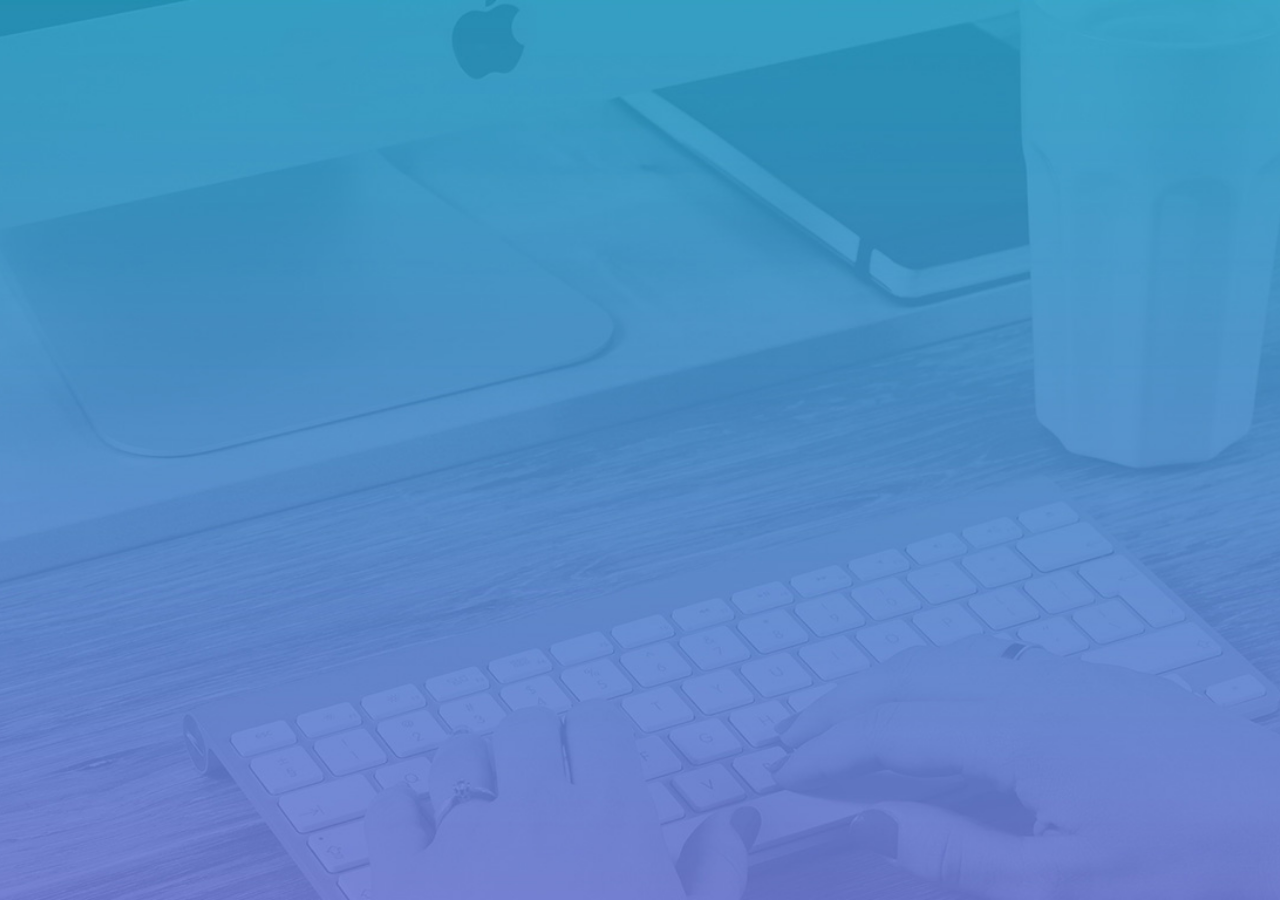
==== index.html @ df749c1b "register and login" ====
<!DOCTYPE html>
<html lang="en">

<head>
    <meta charset="UTF-8">
    <meta http-equiv="X-UA-Compatible" content="IE=edge">
    <meta name="viewport" content="width=device-width, initial-scale=1.0">
    <title>Document</title>
    <link rel="stylesheet" href="./assets/css/login.css">
    <script src="./assets/"></script>

</head>

<body>


</body>

</html>
---- assets/css/login.css ----
html,
body {
    margin: 0;
    padding: 0;
    /* 设置body宽高 */
    width: 100%;
    height: 100%;
    /* 设置body背景图 */
    background: url('../images/login_bg.jpg') no-repeat center;
    background-size: cover;
}


/* 登陆注册模块 */

.login-register {
    width: 400px;
    height: 310px;
    position: absolute;
    top: 50%;
    left: 50%;
    /* 注意：不要分开写 */
    transform: translate(-50%, -50%);
    background-color: white;
}


/* 如何设置图片居中 */

.title {
    height: 60px;
    background: url('../images/login_title.png') no-repeat center;
}

.register {
    display: none;
}

.login-register form {
    padding: 0 30px;
}

.login-register .links {
    display: flex;
    justify-content: flex-end;
}

.login-register .links a {
    font-size: 13px;
}

.layui-form-item {
    position: relative;
}

.layui-icon {
    position: absolute;
    top: 50%;
    left: 5px;
    transform: translateY(-50%);
}

.layui-form-item .layui-input {
    padding-left: 35px;
}
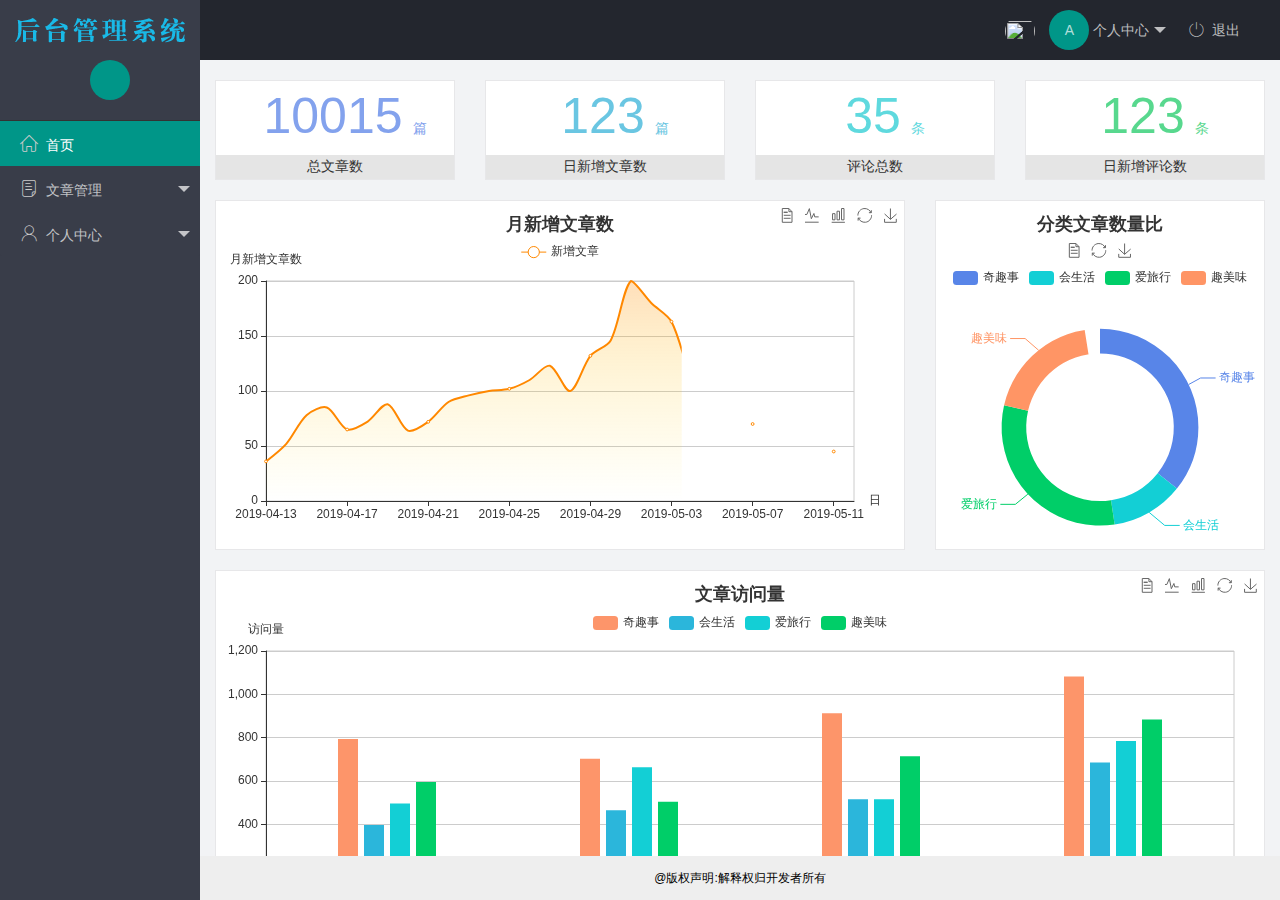
==== commit ead5e7be: "format" ====
--- a/index.html
+++ b/index.html
@@ -1,19 +1,140 @@
 <!DOCTYPE html>
 <html lang="en">
+  <head>
+    <meta charset="UTF-8" />
+    <meta http-equiv="X-UA-Compatible" content="IE=edge" />
+    <meta name="viewport" content="width=device-width, initial-scale=1.0" />
+    <title>Document</title>
+    <!-- 导入字体图标css样式文件 -->
+    <link rel="stylesheet" href="./assets/fonts/iconfont.css" />
+    <link rel="stylesheet" href="./assets/lib/layui/css/layui.css" />
+    <link rel="stylesheet" href="./assets/css/index.css" />
 
-<head>
-    <meta charset="UTF-8">
-    <meta http-equiv="X-UA-Compatible" content="IE=edge">
-    <meta name="viewport" content="width=device-width, initial-scale=1.0">
-    <title>Document</title>
-    <link rel="stylesheet" href="./assets/css/login.css">
-    <script src="./assets/"></script>
+    <script src="./assets/lib/jquery.js"></script>
+    <script src="./assets/js/baseAPI.js"></script>
+  </head>
 
-</head>
+  <body>
+    <div class="layui-layout layui-layout-admin">
+      <div class="layui-header">
+        <div class="layui-logo layui-hide-xs layui-bg-black">
+          <img src="./assets/images/login_title.png" alt="" />
+        </div>
 
-<body>
+        <ul class="layui-nav layui-layout-right">
+          <li class="layui-nav-item layui-hide layui-show-md-inline-block">
+            <a href="javascript:;">
+              <!-- 图片头像 -->
+              <img src="" class="layui-nav-img" />
+              <!-- 文本头像 -->
+              <span class="text-avatar">A</span> 个人中心
+            </a>
+            <dl class="layui-nav-child">
+              <!-- target: 在哪里打开? 在name=‘ifr’的iframe中打开 -->
+              <dd><a href="./user/user-info.html" target="ifr">基本资料</a></dd>
+              <dd>
+                <a href="./user/user-avatar.html" target="ifr">更换头像</a>
+              </dd>
+              <dd>
+                <a href="./user/reset-pwd.html" target="ifr">重置密码</a>
+              </dd>
+            </dl>
+          </li>
+          <li class="layui-nav-item">
+            <a href="javascript:;" class="logout">
+              <i
+                class="iconfont icon-tuichu"
+                style="font-size: 15px; color: #ccc"></i
+              >&nbsp;&nbsp;退出
+            </a>
+          </li>
+        </ul>
+      </div>
 
+      <div class="layui-side layui-bg-black">
+        <div class="layui-side-scroll">
+          <!-- 左侧导航区域（可配合layui已有的垂直导航） -->
+          <!-- 左侧导航个人头像 -->
+          <div class="userinfo">
+            <!-- 图片头像 -->
+            <img class="layui-nav-img" src="" alt="" />
+            <!-- 文本头像 -->
+            <span class="text-avatar"></span>
+            <span class="uname"></span>
+          </div>
+          <!-- lay-shrink="all",同一事件只允许一个item是展开的-->
+          <ul class="layui-nav layui-nav-tree" lay-shrink="all">
+            <!-- 默认选中首页：layui-this:  -->
+            <li class="layui-nav-item layui-this">
+              <!-- a结合iframe是如何使用的？点击a,在ifr里打开/home/dashboard.html页面 -->
+              <a href="./home/dashboard.html" target="ifr">
+                <span
+                  class="iconfont icon-home"
+                  style="font-size: 18px; color: #ccc"></span
+                >&nbsp;&nbsp;首页
+              </a>
+            </li>
 
-</body>
+            <li class="layui-nav-item">
+              <a class="" href="javascript:;">
+                <i
+                  class="iconfont icon-16"
+                  style="font-size: 18px; color: #ccc"></i
+                >&nbsp;&nbsp;文章管理
+              </a>
+              <dl class="layui-nav-child">
+                <dd>
+                  <a href="./article/article-cate.html" target="ifr"
+                    >文章类别</a
+                  >
+                </dd>
+                <dd>
+                  <a href="./article/article-list.html" target="ifr"
+                    >文章列表</a
+                  >
+                </dd>
+                <dd>
+                  <a href="./article/article-pub.html" target="ifr">发布文章</a>
+                </dd>
+              </dl>
+            </li>
+            <li class="layui-nav-item">
+              <a href="javascript:;">
+                <i
+                  class="iconfont icon-user"
+                  style="font-size: 18px; color: #ccc"></i
+                >&nbsp;&nbsp;个人中心
+              </a>
+              <dl class="layui-nav-child">
+                <dd>
+                  <a href="./user/user-info.html" target="ifr">基本资料</a>
+                </dd>
+                <dd>
+                  <a href="./user/user-avatar.html" target="ifr">更换头像</a>
+                </dd>
+                <dd>
+                  <a href="./user/reset-pwd.html" target="ifr">重置密码</a>
+                </dd>
+              </dl>
+            </li>
+          </ul>
+        </div>
+      </div>
 
-</html>+      <div class="layui-body">
+        <!-- 内容主体区域 -->
+        <!-- <div style="padding: 15px;">内容主体区域。记得修改 layui.css 和 js 的路径</div> -->
+        <!-- iframe的使用：默认指定src./home/dashboard.html是 -->
+        <iframe name="ifr" src="./home/dashboard.html" frameborder="0"></iframe>
+      </div>
+
+      <div class="layui-footer">
+        <!-- 底部固定区域 -->
+        <span>@版权声明:解释权归开发者所有</span>
+      </div>
+    </div>
+
+    <script src="./assets/lib/layui/layui.all.js"></script>
+    <script src="./assets/js/index.js"></script>
+  </body>
+</html>
--- a/assets/fonts/iconfont.css
+++ b/assets/fonts/iconfont.css
@@ -0,0 +1,40 @@
+@font-face {
+  font-family: "iconfont";
+  src: url("iconfont.eot?t=1576139966484"); /* IE9 */
+  src: url("iconfont.eot?t=1576139966484#iefix") format("embedded-opentype"),
+    /* IE6-IE8 */
+      url("[data-uri]")
+      format("woff2"),
+    url("iconfont.woff?t=1576139966484") format("woff"),
+    url("iconfont.ttf?t=1576139966484") format("truetype"),
+    /* chrome, firefox, opera, Safari, Android, iOS 4.2+ */
+      url("iconfont.svg?t=1576139966484#iconfont") format("svg"); /* iOS 4.1- */
+}
+
+.iconfont {
+  font-family: "iconfont" !important;
+  font-size: 16px;
+  font-style: normal;
+  -webkit-font-smoothing: antialiased;
+  -moz-osx-font-smoothing: grayscale;
+}
+
+.icon-home:before {
+  content: "\e6a9";
+}
+
+.icon-user:before {
+  content: "\e614";
+}
+
+.icon-pinglun:before {
+  content: "\e616";
+}
+
+.icon-tuichu:before {
+  content: "\e865";
+}
+
+.icon-16:before {
+  content: "\e615";
+}
--- a/assets/lib/layui/css/layui.css
+++ b/assets/lib/layui/css/layui.css
@@ -0,0 +1,2 @@
+/** layui-v2.5.5 MIT License By https://www.layui.com */
+ .layui-inline,img{display:inline-block;vertical-align:middle}h1,h2,h3,h4,h5,h6{font-weight:400}.layui-edge,.layui-header,.layui-inline,.layui-main{position:relative}.layui-body,.layui-edge,.layui-elip{overflow:hidden}.layui-btn,.layui-edge,.layui-inline,img{vertical-align:middle}.layui-btn,.layui-disabled,.layui-icon,.layui-unselect{-moz-user-select:none;-webkit-user-select:none;-ms-user-select:none}.layui-elip,.layui-form-checkbox span,.layui-form-pane .layui-form-label{text-overflow:ellipsis;white-space:nowrap}.layui-breadcrumb,.layui-tree-btnGroup{visibility:hidden}blockquote,body,button,dd,div,dl,dt,form,h1,h2,h3,h4,h5,h6,input,li,ol,p,pre,td,textarea,th,ul{margin:0;padding:0;-webkit-tap-highlight-color:rgba(0,0,0,0)}a:active,a:hover{outline:0}img{border:none}li{list-style:none}table{border-collapse:collapse;border-spacing:0}h4,h5,h6{font-size:100%}button,input,optgroup,option,select,textarea{font-family:inherit;font-size:inherit;font-style:inherit;font-weight:inherit;outline:0}pre{white-space:pre-wrap;white-space:-moz-pre-wrap;white-space:-pre-wrap;white-space:-o-pre-wrap;word-wrap:break-word}body{line-height:24px;font:14px Helvetica Neue,Helvetica,PingFang SC,Tahoma,Arial,sans-serif}hr{height:1px;margin:10px 0;border:0;clear:both}a{color:#333;text-decoration:none}a:hover{color:#777}a cite{font-style:normal;*cursor:pointer}.layui-border-box,.layui-border-box *{box-sizing:border-box}.layui-box,.layui-box *{box-sizing:content-box}.layui-clear{clear:both;*zoom:1}.layui-clear:after{content:'\20';clear:both;*zoom:1;display:block;height:0}.layui-inline{*display:inline;*zoom:1}.layui-edge{display:inline-block;width:0;height:0;border-width:6px;border-style:dashed;border-color:transparent}.layui-edge-top{top:-4px;border-bottom-color:#999;border-bottom-style:solid}.layui-edge-right{border-left-color:#999;border-left-style:solid}.layui-edge-bottom{top:2px;border-top-color:#999;border-top-style:solid}.layui-edge-left{border-right-color:#999;border-right-style:solid}.layui-disabled,.layui-disabled:hover{color:#d2d2d2!important;cursor:not-allowed!important}.layui-circle{border-radius:100%}.layui-show{display:block!important}.layui-hide{display:none!important}@font-face{font-family:layui-icon;src:url(../font/iconfont.eot?v=250);src:url(../font/iconfont.eot?v=250#iefix) format('embedded-opentype'),url(../font/iconfont.woff2?v=250) format('woff2'),url(../font/iconfont.woff?v=250) format('woff'),url(../font/iconfont.ttf?v=250) format('truetype'),url(../font/iconfont.svg?v=250#layui-icon) format('svg')}.layui-icon{font-family:layui-icon!important;font-size:16px;font-style:normal;-webkit-font-smoothing:antialiased;-moz-osx-font-smoothing:grayscale}.layui-icon-reply-fill:before{content:"\e611"}.layui-icon-set-fill:before{content:"\e614"}.layui-icon-menu-fill:before{content:"\e60f"}.layui-icon-search:before{content:"\e615"}.layui-icon-share:before{content:"\e641"}.layui-icon-set-sm:before{content:"\e620"}.layui-icon-engine:before{content:"\e628"}.layui-icon-close:before{content:"\1006"}.layui-icon-close-fill:before{content:"\1007"}.layui-icon-chart-screen:before{content:"\e629"}.layui-icon-star:before{content:"\e600"}.layui-icon-circle-dot:before{content:"\e617"}.layui-icon-chat:before{content:"\e606"}.layui-icon-release:before{content:"\e609"}.layui-icon-list:before{content:"\e60a"}.layui-icon-chart:before{content:"\e62c"}.layui-icon-ok-circle:before{content:"\1005"}.layui-icon-layim-theme:before{content:"\e61b"}.layui-icon-table:before{content:"\e62d"}.layui-icon-right:before{content:"\e602"}.layui-icon-left:before{content:"\e603"}.layui-icon-cart-simple:before{content:"\e698"}.layui-icon-face-cry:before{content:"\e69c"}.layui-icon-face-smile:before{content:"\e6af"}.layui-icon-survey:before{content:"\e6b2"}.layui-icon-tree:before{content:"\e62e"}.layui-icon-upload-circle:before{content:"\e62f"}.layui-icon-add-circle:before{content:"\e61f"}.layui-icon-download-circle:before{content:"\e601"}.layui-icon-templeate-1:before{content:"\e630"}.layui-icon-util:before{content:"\e631"}.layui-icon-face-surprised:before{content:"\e664"}.layui-icon-edit:before{content:"\e642"}.layui-icon-speaker:before{content:"\e645"}.layui-icon-down:before{content:"\e61a"}.layui-icon-file:before{content:"\e621"}.layui-icon-layouts:before{content:"\e632"}.layui-icon-rate-half:before{content:"\e6c9"}.layui-icon-add-circle-fine:before{content:"\e608"}.layui-icon-prev-circle:before{content:"\e633"}.layui-icon-read:before{content:"\e705"}.layui-icon-404:before{content:"\e61c"}.layui-icon-carousel:before{content:"\e634"}.layui-icon-help:before{content:"\e607"}.layui-icon-code-circle:before{content:"\e635"}.layui-icon-water:before{content:"\e636"}.layui-icon-username:before{content:"\e66f"}.layui-icon-find-fill:before{content:"\e670"}.layui-icon-about:before{content:"\e60b"}.layui-icon-location:before{content:"\e715"}.layui-icon-up:before{content:"\e619"}.layui-icon-pause:before{content:"\e651"}.layui-icon-date:before{content:"\e637"}.layui-icon-layim-uploadfile:before{content:"\e61d"}.layui-icon-delete:before{content:"\e640"}.layui-icon-play:before{content:"\e652"}.layui-icon-top:before{content:"\e604"}.layui-icon-friends:before{content:"\e612"}.layui-icon-refresh-3:before{content:"\e9aa"}.layui-icon-ok:before{content:"\e605"}.layui-icon-layer:before{content:"\e638"}.layui-icon-face-smile-fine:before{content:"\e60c"}.layui-icon-dollar:before{content:"\e659"}.layui-icon-group:before{content:"\e613"}.layui-icon-layim-download:before{content:"\e61e"}.layui-icon-picture-fine:before{content:"\e60d"}.layui-icon-link:before{content:"\e64c"}.layui-icon-diamond:before{content:"\e735"}.layui-icon-log:before{content:"\e60e"}.layui-icon-rate-solid:before{content:"\e67a"}.layui-icon-fonts-del:before{content:"\e64f"}.layui-icon-unlink:before{content:"\e64d"}.layui-icon-fonts-clear:before{content:"\e639"}.layui-icon-triangle-r:before{content:"\e623"}.layui-icon-circle:before{content:"\e63f"}.layui-icon-radio:before{content:"\e643"}.layui-icon-align-center:before{content:"\e647"}.layui-icon-align-right:before{content:"\e648"}.layui-icon-align-left:before{content:"\e649"}.layui-icon-loading-1:before{content:"\e63e"}.layui-icon-return:before{content:"\e65c"}.layui-icon-fonts-strong:before{content:"\e62b"}.layui-icon-upload:before{content:"\e67c"}.layui-icon-dialogue:before{content:"\e63a"}.layui-icon-video:before{content:"\e6ed"}.layui-icon-headset:before{content:"\e6fc"}.layui-icon-cellphone-fine:before{content:"\e63b"}.layui-icon-add-1:before{content:"\e654"}.layui-icon-face-smile-b:before{content:"\e650"}.layui-icon-fonts-html:before{content:"\e64b"}.layui-icon-form:before{content:"\e63c"}.layui-icon-cart:before{content:"\e657"}.layui-icon-camera-fill:before{content:"\e65d"}.layui-icon-tabs:before{content:"\e62a"}.layui-icon-fonts-code:before{content:"\e64e"}.layui-icon-fire:before{content:"\e756"}.layui-icon-set:before{content:"\e716"}.layui-icon-fonts-u:before{content:"\e646"}.layui-icon-triangle-d:before{content:"\e625"}.layui-icon-tips:before{content:"\e702"}.layui-icon-picture:before{content:"\e64a"}.layui-icon-more-vertical:before{content:"\e671"}.layui-icon-flag:before{content:"\e66c"}.layui-icon-loading:before{content:"\e63d"}.layui-icon-fonts-i:before{content:"\e644"}.layui-icon-refresh-1:before{content:"\e666"}.layui-icon-rmb:before{content:"\e65e"}.layui-icon-home:before{content:"\e68e"}.layui-icon-user:before{content:"\e770"}.layui-icon-notice:before{content:"\e667"}.layui-icon-login-weibo:before{content:"\e675"}.layui-icon-voice:before{content:"\e688"}.layui-icon-upload-drag:before{content:"\e681"}.layui-icon-login-qq:before{content:"\e676"}.layui-icon-snowflake:before{content:"\e6b1"}.layui-icon-file-b:before{content:"\e655"}.layui-icon-template:before{content:"\e663"}.layui-icon-auz:before{content:"\e672"}.layui-icon-console:before{content:"\e665"}.layui-icon-app:before{content:"\e653"}.layui-icon-prev:before{content:"\e65a"}.layui-icon-website:before{content:"\e7ae"}.layui-icon-next:before{content:"\e65b"}.layui-icon-component:before{content:"\e857"}.layui-icon-more:before{content:"\e65f"}.layui-icon-login-wechat:before{content:"\e677"}.layui-icon-shrink-right:before{content:"\e668"}.layui-icon-spread-left:before{content:"\e66b"}.layui-icon-camera:before{content:"\e660"}.layui-icon-note:before{content:"\e66e"}.layui-icon-refresh:before{content:"\e669"}.layui-icon-female:before{content:"\e661"}.layui-icon-male:before{content:"\e662"}.layui-icon-password:before{content:"\e673"}.layui-icon-senior:before{content:"\e674"}.layui-icon-theme:before{content:"\e66a"}.layui-icon-tread:before{content:"\e6c5"}.layui-icon-praise:before{content:"\e6c6"}.layui-icon-star-fill:before{content:"\e658"}.layui-icon-rate:before{content:"\e67b"}.layui-icon-template-1:before{content:"\e656"}.layui-icon-vercode:before{content:"\e679"}.layui-icon-cellphone:before{content:"\e678"}.layui-icon-screen-full:before{content:"\e622"}.layui-icon-screen-restore:before{content:"\e758"}.layui-icon-cols:before{content:"\e610"}.layui-icon-export:before{content:"\e67d"}.layui-icon-print:before{content:"\e66d"}.layui-icon-slider:before{content:"\e714"}.layui-icon-addition:before{content:"\e624"}.layui-icon-subtraction:before{content:"\e67e"}.layui-icon-service:before{content:"\e626"}.layui-icon-transfer:before{content:"\e691"}.layui-main{width:1140px;margin:0 auto}.layui-header{z-index:1000;height:60px}.layui-header a:hover{transition:all .5s;-webkit-transition:all .5s}.layui-side{position:fixed;left:0;top:0;bottom:0;z-index:999;width:200px;overflow-x:hidden}.layui-side-scroll{position:relative;width:220px;height:100%;overflow-x:hidden}.layui-body{position:absolute;left:200px;right:0;top:0;bottom:0;z-index:998;width:auto;overflow-y:auto;box-sizing:border-box}.layui-layout-body{overflow:hidden}.layui-layout-admin .layui-header{background-color:#23262E}.layui-layout-admin .layui-side{top:60px;width:200px;overflow-x:hidden}.layui-layout-admin .layui-body{position:fixed;top:60px;bottom:44px}.layui-layout-admin .layui-main{width:auto;margin:0 15px}.layui-layout-admin .layui-footer{position:fixed;left:200px;right:0;bottom:0;height:44px;line-height:44px;padding:0 15px;background-color:#eee}.layui-layout-admin .layui-logo{position:absolute;left:0;top:0;width:200px;height:100%;line-height:60px;text-align:center;color:#009688;font-size:16px}.layui-layout-admin .layui-header .layui-nav{background:0 0}.layui-layout-left{position:absolute!important;left:200px;top:0}.layui-layout-right{position:absolute!important;right:0;top:0}.layui-container{position:relative;margin:0 auto;padding:0 15px;box-sizing:border-box}.layui-fluid{position:relative;margin:0 auto;padding:0 15px}.layui-row:after,.layui-row:before{content:'';display:block;clear:both}.layui-col-lg1,.layui-col-lg10,.layui-col-lg11,.layui-col-lg12,.layui-col-lg2,.layui-col-lg3,.layui-col-lg4,.layui-col-lg5,.layui-col-lg6,.layui-col-lg7,.layui-col-lg8,.layui-col-lg9,.layui-col-md1,.layui-col-md10,.layui-col-md11,.layui-col-md12,.layui-col-md2,.layui-col-md3,.layui-col-md4,.layui-col-md5,.layui-col-md6,.layui-col-md7,.layui-col-md8,.layui-col-md9,.layui-col-sm1,.layui-col-sm10,.layui-col-sm11,.layui-col-sm12,.layui-col-sm2,.layui-col-sm3,.layui-col-sm4,.layui-col-sm5,.layui-col-sm6,.layui-col-sm7,.layui-col-sm8,.layui-col-sm9,.layui-col-xs1,.layui-col-xs10,.layui-col-xs11,.layui-col-xs12,.layui-col-xs2,.layui-col-xs3,.layui-col-xs4,.layui-col-xs5,.layui-col-xs6,.layui-col-xs7,.layui-col-xs8,.layui-col-xs9{position:relative;display:block;box-sizing:border-box}.layui-col-xs1,.layui-col-xs10,.layui-col-xs11,.layui-col-xs12,.layui-col-xs2,.layui-col-xs3,.layui-col-xs4,.layui-col-xs5,.layui-col-xs6,.layui-col-xs7,.layui-col-xs8,.layui-col-xs9{float:left}.layui-col-xs1{width:8.33333333%}.layui-col-xs2{width:16.66666667%}.layui-col-xs3{width:25%}.layui-col-xs4{width:33.33333333%}.layui-col-xs5{width:41.66666667%}.layui-col-xs6{width:50%}.layui-col-xs7{width:58.33333333%}.layui-col-xs8{width:66.66666667%}.layui-col-xs9{width:75%}.layui-col-xs10{width:83.33333333%}.layui-col-xs11{width:91.66666667%}.layui-col-xs12{width:100%}.layui-col-xs-offset1{margin-left:8.33333333%}.layui-col-xs-offset2{margin-left:16.66666667%}.layui-col-xs-offset3{margin-left:25%}.layui-col-xs-offset4{margin-left:33.33333333%}.layui-col-xs-offset5{margin-left:41.66666667%}.layui-col-xs-offset6{margin-left:50%}.layui-col-xs-offset7{margin-left:58.33333333%}.layui-col-xs-offset8{margin-left:66.66666667%}.layui-col-xs-offset9{margin-left:75%}.layui-col-xs-offset10{margin-left:83.33333333%}.layui-col-xs-offset11{margin-left:91.66666667%}.layui-col-xs-offset12{margin-left:100%}@media screen and (max-width:768px){.layui-hide-xs{display:none!important}.layui-show-xs-block{display:block!important}.layui-show-xs-inline{display:inline!important}.layui-show-xs-inline-block{display:inline-block!important}}@media screen and (min-width:768px){.layui-container{width:750px}.layui-hide-sm{display:none!important}.layui-show-sm-block{display:block!important}.layui-show-sm-inline{display:inline!important}.layui-show-sm-inline-block{display:inline-block!important}.layui-col-sm1,.layui-col-sm10,.layui-col-sm11,.layui-col-sm12,.layui-col-sm2,.layui-col-sm3,.layui-col-sm4,.layui-col-sm5,.layui-col-sm6,.layui-col-sm7,.layui-col-sm8,.layui-col-sm9{float:left}.layui-col-sm1{width:8.33333333%}.layui-col-sm2{width:16.66666667%}.layui-col-sm3{width:25%}.layui-col-sm4{width:33.33333333%}.layui-col-sm5{width:41.66666667%}.layui-col-sm6{width:50%}.layui-col-sm7{width:58.33333333%}.layui-col-sm8{width:66.66666667%}.layui-col-sm9{width:75%}.layui-col-sm10{width:83.33333333%}.layui-col-sm11{width:91.66666667%}.layui-col-sm12{width:100%}.layui-col-sm-offset1{margin-left:8.33333333%}.layui-col-sm-offset2{margin-left:16.66666667%}.layui-col-sm-offset3{margin-left:25%}.layui-col-sm-offset4{margin-left:33.33333333%}.layui-col-sm-offset5{margin-left:41.66666667%}.layui-col-sm-offset6{margin-left:50%}.layui-col-sm-offset7{margin-left:58.33333333%}.layui-col-sm-offset8{margin-left:66.66666667%}.layui-col-sm-offset9{margin-left:75%}.layui-col-sm-offset10{margin-left:83.33333333%}.layui-col-sm-offset11{margin-left:91.66666667%}.layui-col-sm-offset12{margin-left:100%}}@media screen and (min-width:992px){.layui-container{width:970px}.layui-hide-md{display:none!important}.layui-show-md-block{display:block!important}.layui-show-md-inline{display:inline!important}.layui-show-md-inline-block{display:inline-block!important}.layui-col-md1,.layui-col-md10,.layui-col-md11,.layui-col-md12,.layui-col-md2,.layui-col-md3,.layui-col-md4,.layui-col-md5,.layui-col-md6,.layui-col-md7,.layui-col-md8,.layui-col-md9{float:left}.layui-col-md1{width:8.33333333%}.layui-col-md2{width:16.66666667%}.layui-col-md3{width:25%}.layui-col-md4{width:33.33333333%}.layui-col-md5{width:41.66666667%}.layui-col-md6{width:50%}.layui-col-md7{width:58.33333333%}.layui-col-md8{width:66.66666667%}.layui-col-md9{width:75%}.layui-col-md10{width:83.33333333%}.layui-col-md11{width:91.66666667%}.layui-col-md12{width:100%}.layui-col-md-offset1{margin-left:8.33333333%}.layui-col-md-offset2{margin-left:16.66666667%}.layui-col-md-offset3{margin-left:25%}.layui-col-md-offset4{margin-left:33.33333333%}.layui-col-md-offset5{margin-left:41.66666667%}.layui-col-md-offset6{margin-left:50%}.layui-col-md-offset7{margin-left:58.33333333%}.layui-col-md-offset8{margin-left:66.66666667%}.layui-col-md-offset9{margin-left:75%}.layui-col-md-offset10{margin-left:83.33333333%}.layui-col-md-offset11{margin-left:91.66666667%}.layui-col-md-offset12{margin-left:100%}}@media screen and (min-width:1200px){.layui-container{width:1170px}.layui-hide-lg{display:none!important}.layui-show-lg-block{display:block!important}.layui-show-lg-inline{display:inline!important}.layui-show-lg-inline-block{display:inline-block!important}.layui-col-lg1,.layui-col-lg10,.layui-col-lg11,.layui-col-lg12,.layui-col-lg2,.layui-col-lg3,.layui-col-lg4,.layui-col-lg5,.layui-col-lg6,.layui-col-lg7,.layui-col-lg8,.layui-col-lg9{float:left}.layui-col-lg1{width:8.33333333%}.layui-col-lg2{width:16.66666667%}.layui-col-lg3{width:25%}.layui-col-lg4{width:33.33333333%}.layui-col-lg5{width:41.66666667%}.layui-col-lg6{width:50%}.layui-col-lg7{width:58.33333333%}.layui-col-lg8{width:66.66666667%}.layui-col-lg9{width:75%}.layui-col-lg10{width:83.33333333%}.layui-col-lg11{width:91.66666667%}.layui-col-lg12{width:100%}.layui-col-lg-offset1{margin-left:8.33333333%}.layui-col-lg-offset2{margin-left:16.66666667%}.layui-col-lg-offset3{margin-left:25%}.layui-col-lg-offset4{margin-left:33.33333333%}.layui-col-lg-offset5{margin-left:41.66666667%}.layui-col-lg-offset6{margin-left:50%}.layui-col-lg-offset7{margin-left:58.33333333%}.layui-col-lg-offset8{margin-left:66.66666667%}.layui-col-lg-offset9{margin-left:75%}.layui-col-lg-offset10{margin-left:83.33333333%}.layui-col-lg-offset11{margin-left:91.66666667%}.layui-col-lg-offset12{margin-left:100%}}.layui-col-space1{margin:-.5px}.layui-col-space1>*{padding:.5px}.layui-col-space3{margin:-1.5px}.layui-col-space3>*{padding:1.5px}.layui-col-space5{margin:-2.5px}.layui-col-space5>*{padding:2.5px}.layui-col-space8{margin:-3.5px}.layui-col-space8>*{padding:3.5px}.layui-col-space10{margin:-5px}.layui-col-space10>*{padding:5px}.layui-col-space12{margin:-6px}.layui-col-space12>*{padding:6px}.layui-col-space15{margin:-7.5px}.layui-col-space15>*{padding:7.5px}.layui-col-space18{margin:-9px}.layui-col-space18>*{padding:9px}.layui-col-space20{margin:-10px}.layui-col-space20>*{padding:10px}.layui-col-space22{margin:-11px}.layui-col-space22>*{padding:11px}.layui-col-space25{margin:-12.5px}.layui-col-space25>*{padding:12.5px}.layui-col-space30{margin:-15px}.layui-col-space30>*{padding:15px}.layui-btn,.layui-input,.layui-select,.layui-textarea,.layui-upload-button{outline:0;-webkit-appearance:none;transition:all .3s;-webkit-transition:all .3s;box-sizing:border-box}.layui-elem-quote{margin-bottom:10px;padding:15px;line-height:22px;border-left:5px solid #009688;border-radius:0 2px 2px 0;background-color:#f2f2f2}.layui-quote-nm{border-style:solid;border-width:1px 1px 1px 5px;background:0 0}.layui-elem-field{margin-bottom:10px;padding:0;border-width:1px;border-style:solid}.layui-elem-field legend{margin-left:20px;padding:0 10px;font-size:20px;font-weight:300}.layui-field-title{margin:10px 0 20px;border-width:1px 0 0}.layui-field-box{padding:10px 15px}.layui-field-title .layui-field-box{padding:10px 0}.layui-progress{position:relative;height:6px;border-radius:20px;background-color:#e2e2e2}.layui-progress-bar{position:absolute;left:0;top:0;width:0;max-width:100%;height:6px;border-radius:20px;text-align:right;background-color:#5FB878;transition:all .3s;-webkit-transition:all .3s}.layui-progress-big,.layui-progress-big .layui-progress-bar{height:18px;line-height:18px}.layui-progress-text{position:relative;top:-20px;line-height:18px;font-size:12px;color:#666}.layui-progress-big .layui-progress-text{position:static;padding:0 10px;color:#fff}.layui-collapse{border-width:1px;border-style:solid;border-radius:2px}.layui-colla-content,.layui-colla-item{border-top-width:1px;border-top-style:solid}.layui-colla-item:first-child{border-top:none}.layui-colla-title{position:relative;height:42px;line-height:42px;padding:0 15px 0 35px;color:#333;background-color:#f2f2f2;cursor:pointer;font-size:14px;overflow:hidden}.layui-colla-content{display:none;padding:10px 15px;line-height:22px;color:#666}.layui-colla-icon{position:absolute;left:15px;top:0;font-size:14px}.layui-card{margin-bottom:15px;border-radius:2px;background-color:#fff;box-shadow:0 1px 2px 0 rgba(0,0,0,.05)}.layui-card:last-child{margin-bottom:0}.layui-card-header{position:relative;height:42px;line-height:42px;padding:0 15px;border-bottom:1px solid #f6f6f6;color:#333;border-radius:2px 2px 0 0;font-size:14px}.layui-bg-black,.layui-bg-blue,.layui-bg-cyan,.layui-bg-green,.layui-bg-orange,.layui-bg-red{color:#fff!important}.layui-card-body{position:relative;padding:10px 15px;line-height:24px}.layui-card-body[pad15]{padding:15px}.layui-card-body[pad20]{padding:20px}.layui-card-body .layui-table{margin:5px 0}.layui-card .layui-tab{margin:0}.layui-panel-window{position:relative;padding:15px;border-radius:0;border-top:5px solid #E6E6E6;background-color:#fff}.layui-auxiliar-moving{position:fixed;left:0;right:0;top:0;bottom:0;width:100%;height:100%;background:0 0;z-index:9999999999}.layui-form-label,.layui-form-mid,.layui-form-select,.layui-input-block,.layui-input-inline,.layui-textarea{position:relative}.layui-bg-red{background-color:#FF5722!important}.layui-bg-orange{background-color:#FFB800!important}.layui-bg-green{background-color:#009688!important}.layui-bg-cyan{background-color:#2F4056!important}.layui-bg-blue{background-color:#1E9FFF!important}.layui-bg-black{background-color:#393D49!important}.layui-bg-gray{background-color:#eee!important;color:#666!important}.layui-badge-rim,.layui-colla-content,.layui-colla-item,.layui-collapse,.layui-elem-field,.layui-form-pane .layui-form-item[pane],.layui-form-pane .layui-form-label,.layui-input,.layui-layedit,.layui-layedit-tool,.layui-quote-nm,.layui-select,.layui-tab-bar,.layui-tab-card,.layui-tab-title,.layui-tab-title .layui-this:after,.layui-textarea{border-color:#e6e6e6}.layui-timeline-item:before,hr{background-color:#e6e6e6}.layui-text{line-height:22px;font-size:14px;color:#666}.layui-text h1,.layui-text h2,.layui-text h3{font-weight:500;color:#333}.layui-text h1{font-size:30px}.layui-text h2{font-size:24px}.layui-text h3{font-size:18px}.layui-text a:not(.layui-btn){color:#01AAED}.layui-text a:not(.layui-btn):hover{text-decoration:underline}.layui-text ul{padding:5px 0 5px 15px}.layui-text ul li{margin-top:5px;list-style-type:disc}.layui-text em,.layui-word-aux{color:#999!important;padding:0 5px!important}.layui-btn{display:inline-block;height:38px;line-height:38px;padding:0 18px;background-color:#009688;color:#fff;white-space:nowrap;text-align:center;font-size:14px;border:none;border-radius:2px;cursor:pointer}.layui-btn:hover{opacity:.8;filter:alpha(opacity=80);color:#fff}.layui-btn:active{opacity:1;filter:alpha(opacity=100)}.layui-btn+.layui-btn{margin-left:10px}.layui-btn-container{font-size:0}.layui-btn-container .layui-btn{margin-right:10px;margin-bottom:10px}.layui-btn-container .layui-btn+.layui-btn{margin-left:0}.layui-table .layui-btn-container .layui-btn{margin-bottom:9px}.layui-btn-radius{border-radius:100px}.layui-btn .layui-icon{margin-right:3px;font-size:18px;vertical-align:bottom;vertical-align:middle\9}.layui-btn-primary{border:1px solid #C9C9C9;background-color:#fff;color:#555}.layui-btn-primary:hover{border-color:#009688;color:#333}.layui-btn-normal{background-color:#1E9FFF}.layui-btn-warm{background-color:#FFB800}.layui-btn-danger{background-color:#FF5722}.layui-btn-checked{background-color:#5FB878}.layui-btn-disabled,.layui-btn-disabled:active,.layui-btn-disabled:hover{border:1px solid #e6e6e6;background-color:#FBFBFB;color:#C9C9C9;cursor:not-allowed;opacity:1}.layui-btn-lg{height:44px;line-height:44px;padding:0 25px;font-size:16px}.layui-btn-sm{height:30px;line-height:30px;padding:0 10px;font-size:12px}.layui-btn-sm i{font-size:16px!important}.layui-btn-xs{height:22px;line-height:22px;padding:0 5px;font-size:12px}.layui-btn-xs i{font-size:14px!important}.layui-btn-group{display:inline-block;vertical-align:middle;font-size:0}.layui-btn-group .layui-btn{margin-left:0!important;margin-right:0!important;border-left:1px solid rgba(255,255,255,.5);border-radius:0}.layui-btn-group .layui-btn-primary{border-left:none}.layui-btn-group .layui-btn-primary:hover{border-color:#C9C9C9;color:#009688}.layui-btn-group .layui-btn:first-child{border-left:none;border-radius:2px 0 0 2px}.layui-btn-group .layui-btn-primary:first-child{border-left:1px solid #c9c9c9}.layui-btn-group .layui-btn:last-child{border-radius:0 2px 2px 0}.layui-btn-group .layui-btn+.layui-btn{margin-left:0}.layui-btn-group+.layui-btn-group{margin-left:10px}.layui-btn-fluid{width:100%}.layui-input,.layui-select,.layui-textarea{height:38px;line-height:1.3;line-height:38px\9;border-width:1px;border-style:solid;background-color:#fff;border-radius:2px}.layui-input::-webkit-input-placeholder,.layui-select::-webkit-input-placeholder,.layui-textarea::-webkit-input-placeholder{line-height:1.3}.layui-input,.layui-textarea{display:block;width:100%;padding-left:10px}.layui-input:hover,.layui-textarea:hover{border-color:#D2D2D2!important}.layui-input:focus,.layui-textarea:focus{border-color:#C9C9C9!important}.layui-textarea{min-height:100px;height:auto;line-height:20px;padding:6px 10px;resize:vertical}.layui-select{padding:0 10px}.layui-form input[type=checkbox],.layui-form input[type=radio],.layui-form select{display:none}.layui-form [lay-ignore]{display:initial}.layui-form-item{margin-bottom:15px;clear:both;*zoom:1}.layui-form-item:after{content:'\20';clear:both;*zoom:1;display:block;height:0}.layui-form-label{float:left;display:block;padding:9px 15px;width:80px;font-weight:400;line-height:20px;text-align:right}.layui-form-label-col{display:block;float:none;padding:9px 0;line-height:20px;text-align:left}.layui-form-item .layui-inline{margin-bottom:5px;margin-right:10px}.layui-input-block{margin-left:110px;min-height:36px}.layui-input-inline{display:inline-block;vertical-align:middle}.layui-form-item .layui-input-inline{float:left;width:190px;margin-right:10px}.layui-form-text .layui-input-inline{width:auto}.layui-form-mid{float:left;display:block;padding:9px 0!important;line-height:20px;margin-right:10px}.layui-form-danger+.layui-form-select .layui-input,.layui-form-danger:focus{border-color:#FF5722!important}.layui-form-select .layui-input{padding-right:30px;cursor:pointer}.layui-form-select .layui-edge{position:absolute;right:10px;top:50%;margin-top:-3px;cursor:pointer;border-width:6px;border-top-color:#c2c2c2;border-top-style:solid;transition:all .3s;-webkit-transition:all .3s}.layui-form-select dl{display:none;position:absolute;left:0;top:42px;padding:5px 0;z-index:899;min-width:100%;border:1px solid #d2d2d2;max-height:300px;overflow-y:auto;background-color:#fff;border-radius:2px;box-shadow:0 2px 4px rgba(0,0,0,.12);box-sizing:border-box}.layui-form-select dl dd,.layui-form-select dl dt{padding:0 10px;line-height:36px;white-space:nowrap;overflow:hidden;text-overflow:ellipsis}.layui-form-select dl dt{font-size:12px;color:#999}.layui-form-select dl dd{cursor:pointer}.layui-form-select dl dd:hover{background-color:#f2f2f2;-webkit-transition:.5s all;transition:.5s all}.layui-form-select .layui-select-group dd{padding-left:20px}.layui-form-select dl dd.layui-select-tips{padding-left:10px!important;color:#999}.layui-form-select dl dd.layui-this{background-color:#5FB878;color:#fff}.layui-form-checkbox,.layui-form-select dl dd.layui-disabled{background-color:#fff}.layui-form-selected dl{display:block}.layui-form-checkbox,.layui-form-checkbox *,.layui-form-switch{display:inline-block;vertical-align:middle}.layui-form-selected .layui-edge{margin-top:-9px;-webkit-transform:rotate(180deg);transform:rotate(180deg);margin-top:-3px\9}:root .layui-form-selected .layui-edge{margin-top:-9px\0/IE9}.layui-form-selectup dl{top:auto;bottom:42px}.layui-select-none{margin:5px 0;text-align:center;color:#999}.layui-select-disabled .layui-disabled{border-color:#eee!important}.layui-select-disabled .layui-edge{border-top-color:#d2d2d2}.layui-form-checkbox{position:relative;height:30px;line-height:30px;margin-right:10px;padding-right:30px;cursor:pointer;font-size:0;-webkit-transition:.1s linear;transition:.1s linear;box-sizing:border-box}.layui-form-checkbox span{padding:0 10px;height:100%;font-size:14px;border-radius:2px 0 0 2px;background-color:#d2d2d2;color:#fff;overflow:hidden}.layui-form-checkbox:hover span{background-color:#c2c2c2}.layui-form-checkbox i{position:absolute;right:0;top:0;width:30px;height:28px;border:1px solid #d2d2d2;border-left:none;border-radius:0 2px 2px 0;color:#fff;font-size:20px;text-align:center}.layui-form-checkbox:hover i{border-color:#c2c2c2;color:#c2c2c2}.layui-form-checked,.layui-form-checked:hover{border-color:#5FB878}.layui-form-checked span,.layui-form-checked:hover span{background-color:#5FB878}.layui-form-checked i,.layui-form-checked:hover i{color:#5FB878}.layui-form-item .layui-form-checkbox{margin-top:4px}.layui-form-checkbox[lay-skin=primary]{height:auto!important;line-height:normal!important;min-width:18px;min-height:18px;border:none!important;margin-right:0;padding-left:28px;padding-right:0;background:0 0}.layui-form-checkbox[lay-skin=primary] span{padding-left:0;padding-right:15px;line-height:18px;background:0 0;color:#666}.layui-form-checkbox[lay-skin=primary] i{right:auto;left:0;width:16px;height:16px;line-height:16px;border:1px solid #d2d2d2;font-size:12px;border-radius:2px;background-color:#fff;-webkit-transition:.1s linear;transition:.1s linear}.layui-form-checkbox[lay-skin=primary]:hover i{border-color:#5FB878;color:#fff}.layui-form-checked[lay-skin=primary] i{border-color:#5FB878!important;background-color:#5FB878;color:#fff}.layui-checkbox-disbaled[lay-skin=primary] span{background:0 0!important;color:#c2c2c2}.layui-checkbox-disbaled[lay-skin=primary]:hover i{border-color:#d2d2d2}.layui-form-item .layui-form-checkbox[lay-skin=primary]{margin-top:10px}.layui-form-switch{position:relative;height:22px;line-height:22px;min-width:35px;padding:0 5px;margin-top:8px;border:1px solid #d2d2d2;border-radius:20px;cursor:pointer;background-color:#fff;-webkit-transition:.1s linear;transition:.1s linear}.layui-form-switch i{position:absolute;left:5px;top:3px;width:16px;height:16px;border-radius:20px;background-color:#d2d2d2;-webkit-transition:.1s linear;transition:.1s linear}.layui-form-switch em{position:relative;top:0;width:25px;margin-left:21px;padding:0!important;text-align:center!important;color:#999!important;font-style:normal!important;font-size:12px}.layui-form-onswitch{border-color:#5FB878;background-color:#5FB878}.layui-checkbox-disbaled,.layui-checkbox-disbaled i{border-color:#e2e2e2!important}.layui-form-onswitch i{left:100%;margin-left:-21px;background-color:#fff}.layui-form-onswitch em{margin-left:5px;margin-right:21px;color:#fff!important}.layui-checkbox-disbaled span{background-color:#e2e2e2!important}.layui-checkbox-disbaled:hover i{color:#fff!important}[lay-radio]{display:none}.layui-form-radio,.layui-form-radio *{display:inline-block;vertical-align:middle}.layui-form-radio{line-height:28px;margin:6px 10px 0 0;padding-right:10px;cursor:pointer;font-size:0}.layui-form-radio *{font-size:14px}.layui-form-radio>i{margin-right:8px;font-size:22px;color:#c2c2c2}.layui-form-radio>i:hover,.layui-form-radioed>i{color:#5FB878}.layui-radio-disbaled>i{color:#e2e2e2!important}.layui-form-pane .layui-form-label{width:110px;padding:8px 15px;height:38px;line-height:20px;border-width:1px;border-style:solid;border-radius:2px 0 0 2px;text-align:center;background-color:#FBFBFB;overflow:hidden;box-sizing:border-box}.layui-form-pane .layui-input-inline{margin-left:-1px}.layui-form-pane .layui-input-block{margin-left:110px;left:-1px}.layui-form-pane .layui-input{border-radius:0 2px 2px 0}.layui-form-pane .layui-form-text .layui-form-label{float:none;width:100%;border-radius:2px;box-sizing:border-box;text-align:left}.layui-form-pane .layui-form-text .layui-input-inline{display:block;margin:0;top:-1px;clear:both}.layui-form-pane .layui-form-text .layui-input-block{margin:0;left:0;top:-1px}.layui-form-pane .layui-form-text .layui-textarea{min-height:100px;border-radius:0 0 2px 2px}.layui-form-pane .layui-form-checkbox{margin:4px 0 4px 10px}.layui-form-pane .layui-form-radio,.layui-form-pane .layui-form-switch{margin-top:6px;margin-left:10px}.layui-form-pane .layui-form-item[pane]{position:relative;border-width:1px;border-style:solid}.layui-form-pane .layui-form-item[pane] .layui-form-label{position:absolute;left:0;top:0;height:100%;border-width:0 1px 0 0}.layui-form-pane .layui-form-item[pane] .layui-input-inline{margin-left:110px}@media screen and (max-width:450px){.layui-form-item .layui-form-label{text-overflow:ellipsis;overflow:hidden;white-space:nowrap}.layui-form-item .layui-inline{display:block;margin-right:0;margin-bottom:20px;clear:both}.layui-form-item .layui-inline:after{content:'\20';clear:both;display:block;height:0}.layui-form-item .layui-input-inline{display:block;float:none;left:-3px;width:auto;margin:0 0 10px 112px}.layui-form-item .layui-input-inline+.layui-form-mid{margin-left:110px;top:-5px;padding:0}.layui-form-item .layui-form-checkbox{margin-right:5px;margin-bottom:5px}}.layui-layedit{border-width:1px;border-style:solid;border-radius:2px}.layui-layedit-tool{padding:3px 5px;border-bottom-width:1px;border-bottom-style:solid;font-size:0}.layedit-tool-fixed{position:fixed;top:0;border-top:1px solid #e2e2e2}.layui-layedit-tool .layedit-tool-mid,.layui-layedit-tool .layui-icon{display:inline-block;vertical-align:middle;text-align:center;font-size:14px}.layui-layedit-tool .layui-icon{position:relative;width:32px;height:30px;line-height:30px;margin:3px 5px;color:#777;cursor:pointer;border-radius:2px}.layui-layedit-tool .layui-icon:hover{color:#393D49}.layui-layedit-tool .layui-icon:active{color:#000}.layui-layedit-tool .layedit-tool-active{background-color:#e2e2e2;color:#000}.layui-layedit-tool .layui-disabled,.layui-layedit-tool .layui-disabled:hover{color:#d2d2d2;cursor:not-allowed}.layui-layedit-tool .layedit-tool-mid{width:1px;height:18px;margin:0 10px;background-color:#d2d2d2}.layedit-tool-html{width:50px!important;font-size:30px!important}.layedit-tool-b,.layedit-tool-code,.layedit-tool-help{font-size:16px!important}.layedit-tool-d,.layedit-tool-face,.layedit-tool-image,.layedit-tool-unlink{font-size:18px!important}.layedit-tool-image input{position:absolute;font-size:0;left:0;top:0;width:100%;height:100%;opacity:.01;filter:Alpha(opacity=1);cursor:pointer}.layui-layedit-iframe iframe{display:block;width:100%}#LAY_layedit_code{overflow:hidden}.layui-laypage{display:inline-block;*display:inline;*zoom:1;vertical-align:middle;margin:10px 0;font-size:0}.layui-laypage>a:first-child,.layui-laypage>a:first-child em{border-radius:2px 0 0 2px}.layui-laypage>a:last-child,.layui-laypage>a:last-child em{border-radius:0 2px 2px 0}.layui-laypage>:first-child{margin-left:0!important}.layui-laypage>:last-child{margin-right:0!important}.layui-laypage a,.layui-laypage button,.layui-laypage input,.layui-laypage select,.layui-laypage span{border:1px solid #e2e2e2}.layui-laypage a,.layui-laypage span{display:inline-block;*display:inline;*zoom:1;vertical-align:middle;padding:0 15px;height:28px;line-height:28px;margin:0 -1px 5px 0;background-color:#fff;color:#333;font-size:12px}.layui-flow-more a *,.layui-laypage input,.layui-table-view select[lay-ignore]{display:inline-block}.layui-laypage a:hover{color:#009688}.layui-laypage em{font-style:normal}.layui-laypage .layui-laypage-spr{color:#999;font-weight:700}.layui-laypage a{text-decoration:none}.layui-laypage .layui-laypage-curr{position:relative}.layui-laypage .layui-laypage-curr em{position:relative;color:#fff}.layui-laypage .layui-laypage-curr .layui-laypage-em{position:absolute;left:-1px;top:-1px;padding:1px;width:100%;height:100%;background-color:#009688}.layui-laypage-em{border-radius:2px}.layui-laypage-next em,.layui-laypage-prev em{font-family:Sim sun;font-size:16px}.layui-laypage .layui-laypage-count,.layui-laypage .layui-laypage-limits,.layui-laypage .layui-laypage-refresh,.layui-laypage .layui-laypage-skip{margin-left:10px;margin-right:10px;padding:0;border:none}.layui-laypage .layui-laypage-limits,.layui-laypage .layui-laypage-refresh{vertical-align:top}.layui-laypage .layui-laypage-refresh i{font-size:18px;cursor:pointer}.layui-laypage select{height:22px;padding:3px;border-radius:2px;cursor:pointer}.layui-laypage .layui-laypage-skip{height:30px;line-height:30px;color:#999}.layui-laypage button,.layui-laypage input{height:30px;line-height:30px;border-radius:2px;vertical-align:top;background-color:#fff;box-sizing:border-box}.layui-laypage input{width:40px;margin:0 10px;padding:0 3px;text-align:center}.layui-laypage input:focus,.layui-laypage select:focus{border-color:#009688!important}.layui-laypage button{margin-left:10px;padding:0 10px;cursor:pointer}.layui-table,.layui-table-view{margin:10px 0}.layui-flow-more{margin:10px 0;text-align:center;color:#999;font-size:14px}.layui-flow-more a{height:32px;line-height:32px}.layui-flow-more a *{vertical-align:top}.layui-flow-more a cite{padding:0 20px;border-radius:3px;background-color:#eee;color:#333;font-style:normal}.layui-flow-more a cite:hover{opacity:.8}.layui-flow-more a i{font-size:30px;color:#737383}.layui-table{width:100%;background-color:#fff;color:#666}.layui-table tr{transition:all .3s;-webkit-transition:all .3s}.layui-table th{text-align:left;font-weight:400}.layui-table tbody tr:hover,.layui-table thead tr,.layui-table-click,.layui-table-header,.layui-table-hover,.layui-table-mend,.layui-table-patch,.layui-table-tool,.layui-table-total,.layui-table-total tr,.layui-table[lay-even] tr:nth-child(even){background-color:#f2f2f2}.layui-table td,.layui-table th,.layui-table-col-set,.layui-table-fixed-r,.layui-table-grid-down,.layui-table-header,.layui-table-page,.layui-table-tips-main,.layui-table-tool,.layui-table-total,.layui-table-view,.layui-table[lay-skin=line],.layui-table[lay-skin=row]{border-width:1px;border-style:solid;border-color:#e6e6e6}.layui-table td,.layui-table th{position:relative;padding:9px 15px;min-height:20px;line-height:20px;font-size:14px}.layui-table[lay-skin=line] td,.layui-table[lay-skin=line] th{border-width:0 0 1px}.layui-table[lay-skin=row] td,.layui-table[lay-skin=row] th{border-width:0 1px 0 0}.layui-table[lay-skin=nob] td,.layui-table[lay-skin=nob] th{border:none}.layui-table img{max-width:100px}.layui-table[lay-size=lg] td,.layui-table[lay-size=lg] th{padding:15px 30px}.layui-table-view .layui-table[lay-size=lg] .layui-table-cell{height:40px;line-height:40px}.layui-table[lay-size=sm] td,.layui-table[lay-size=sm] th{font-size:12px;padding:5px 10px}.layui-table-view .layui-table[lay-size=sm] .layui-table-cell{height:20px;line-height:20px}.layui-table[lay-data]{display:none}.layui-table-box{position:relative;overflow:hidden}.layui-table-view .layui-table{position:relative;width:auto;margin:0}.layui-table-view .layui-table[lay-skin=line]{border-width:0 1px 0 0}.layui-table-view .layui-table[lay-skin=row]{border-width:0 0 1px}.layui-table-view .layui-table td,.layui-table-view .layui-table th{padding:5px 0;border-top:none;border-left:none}.layui-table-view .layui-table th.layui-unselect .layui-table-cell span{cursor:pointer}.layui-table-view .layui-table td{cursor:default}.layui-table-view .layui-table td[data-edit=text]{cursor:text}.layui-table-view .layui-form-checkbox[lay-skin=primary] i{width:18px;height:18px}.layui-table-view .layui-form-radio{line-height:0;padding:0}.layui-table-view .layui-form-radio>i{margin:0;font-size:20px}.layui-table-init{position:absolute;left:0;top:0;width:100%;height:100%;text-align:center;z-index:110}.layui-table-init .layui-icon{position:absolute;left:50%;top:50%;margin:-15px 0 0 -15px;font-size:30px;color:#c2c2c2}.layui-table-header{border-width:0 0 1px;overflow:hidden}.layui-table-header .layui-table{margin-bottom:-1px}.layui-table-tool .layui-inline[lay-event]{position:relative;width:26px;height:26px;padding:5px;line-height:16px;margin-right:10px;text-align:center;color:#333;border:1px solid #ccc;cursor:pointer;-webkit-transition:.5s all;transition:.5s all}.layui-table-tool .layui-inline[lay-event]:hover{border:1px solid #999}.layui-table-tool-temp{padding-right:120px}.layui-table-tool-self{position:absolute;right:17px;top:10px}.layui-table-tool .layui-table-tool-self .layui-inline[lay-event]{margin:0 0 0 10px}.layui-table-tool-panel{position:absolute;top:29px;left:-1px;padding:5px 0;min-width:150px;min-height:40px;border:1px solid #d2d2d2;text-align:left;overflow-y:auto;background-color:#fff;box-shadow:0 2px 4px rgba(0,0,0,.12)}.layui-table-cell,.layui-table-tool-panel li{overflow:hidden;text-overflow:ellipsis;white-space:nowrap}.layui-table-tool-panel li{padding:0 10px;line-height:30px;-webkit-transition:.5s all;transition:.5s all}.layui-table-tool-panel li .layui-form-checkbox[lay-skin=primary]{width:100%;padding-left:28px}.layui-table-tool-panel li:hover{background-color:#f2f2f2}.layui-table-tool-panel li .layui-form-checkbox[lay-skin=primary] i{position:absolute;left:0;top:0}.layui-table-tool-panel li .layui-form-checkbox[lay-skin=primary] span{padding:0}.layui-table-tool .layui-table-tool-self .layui-table-tool-panel{left:auto;right:-1px}.layui-table-col-set{position:absolute;right:0;top:0;width:20px;height:100%;border-width:0 0 0 1px;background-color:#fff}.layui-table-sort{width:10px;height:20px;margin-left:5px;cursor:pointer!important}.layui-table-sort .layui-edge{position:absolute;left:5px;border-width:5px}.layui-table-sort .layui-table-sort-asc{top:3px;border-top:none;border-bottom-style:solid;border-bottom-color:#b2b2b2}.layui-table-sort .layui-table-sort-asc:hover{border-bottom-color:#666}.layui-table-sort .layui-table-sort-desc{bottom:5px;border-bottom:none;border-top-style:solid;border-top-color:#b2b2b2}.layui-table-sort .layui-table-sort-desc:hover{border-top-color:#666}.layui-table-sort[lay-sort=asc] .layui-table-sort-asc{border-bottom-color:#000}.layui-table-sort[lay-sort=desc] .layui-table-sort-desc{border-top-color:#000}.layui-table-cell{height:28px;line-height:28px;padding:0 15px;position:relative;box-sizing:border-box}.layui-table-cell .layui-form-checkbox[lay-skin=primary]{top:-1px;padding:0}.layui-table-cell .layui-table-link{color:#01AAED}.laytable-cell-checkbox,.laytable-cell-numbers,.laytable-cell-radio,.laytable-cell-space{padding:0;text-align:center}.layui-table-body{position:relative;overflow:auto;margin-right:-1px;margin-bottom:-1px}.layui-table-body .layui-none{line-height:26px;padding:15px;text-align:center;color:#999}.layui-table-fixed{position:absolute;left:0;top:0;z-index:101}.layui-table-fixed .layui-table-body{overflow:hidden}.layui-table-fixed-l{box-shadow:0 -1px 8px rgba(0,0,0,.08)}.layui-table-fixed-r{left:auto;right:-1px;border-width:0 0 0 1px;box-shadow:-1px 0 8px rgba(0,0,0,.08)}.layui-table-fixed-r .layui-table-header{position:relative;overflow:visible}.layui-table-mend{position:absolute;right:-49px;top:0;height:100%;width:50px}.layui-table-tool{position:relative;z-index:890;width:100%;min-height:50px;line-height:30px;padding:10px 15px;border-width:0 0 1px}.layui-table-tool .layui-btn-container{margin-bottom:-10px}.layui-table-page,.layui-table-total{border-width:1px 0 0;margin-bottom:-1px;overflow:hidden}.layui-table-page{position:relative;width:100%;padding:7px 7px 0;height:41px;font-size:12px;white-space:nowrap}.layui-table-page>div{height:26px}.layui-table-page .layui-laypage{margin:0}.layui-table-page .layui-laypage a,.layui-table-page .layui-laypage span{height:26px;line-height:26px;margin-bottom:10px;border:none;background:0 0}.layui-table-page .layui-laypage a,.layui-table-page .layui-laypage span.layui-laypage-curr{padding:0 12px}.layui-table-page .layui-laypage span{margin-left:0;padding:0}.layui-table-page .layui-laypage .layui-laypage-prev{margin-left:-7px!important}.layui-table-page .layui-laypage .layui-laypage-curr .layui-laypage-em{left:0;top:0;padding:0}.layui-table-page .layui-laypage button,.layui-table-page .layui-laypage input{height:26px;line-height:26px}.layui-table-page .layui-laypage input{width:40px}.layui-table-page .layui-laypage button{padding:0 10px}.layui-table-page select{height:18px}.layui-table-patch .layui-table-cell{padding:0;width:30px}.layui-table-edit{position:absolute;left:0;top:0;width:100%;height:100%;padding:0 14px 1px;border-radius:0;box-shadow:1px 1px 20px rgba(0,0,0,.15)}.layui-table-edit:focus{border-color:#5FB878!important}select.layui-table-edit{padding:0 0 0 10px;border-color:#C9C9C9}.layui-table-view .layui-form-checkbox,.layui-table-view .layui-form-radio,.layui-table-view .layui-form-switch{top:0;margin:0;box-sizing:content-box}.layui-table-view .layui-form-checkbox{top:-1px;height:26px;line-height:26px}.layui-table-view .layui-form-checkbox i{height:26px}.layui-table-grid .layui-table-cell{overflow:visible}.layui-table-grid-down{position:absolute;top:0;right:0;width:26px;height:100%;padding:5px 0;border-width:0 0 0 1px;text-align:center;background-color:#fff;color:#999;cursor:pointer}.layui-table-grid-down .layui-icon{position:absolute;top:50%;left:50%;margin:-8px 0 0 -8px}.layui-table-grid-down:hover{background-color:#fbfbfb}body .layui-table-tips .layui-layer-content{background:0 0;padding:0;box-shadow:0 1px 6px rgba(0,0,0,.12)}.layui-table-tips-main{margin:-44px 0 0 -1px;max-height:150px;padding:8px 15px;font-size:14px;overflow-y:scroll;background-color:#fff;color:#666}.layui-table-tips-c{position:absolute;right:-3px;top:-13px;width:20px;height:20px;padding:3px;cursor:pointer;background-color:#666;border-radius:50%;color:#fff}.layui-table-tips-c:hover{background-color:#777}.layui-table-tips-c:before{position:relative;right:-2px}.layui-upload-file{display:none!important;opacity:.01;filter:Alpha(opacity=1)}.layui-upload-drag,.layui-upload-form,.layui-upload-wrap{display:inline-block}.layui-upload-list{margin:10px 0}.layui-upload-choose{padding:0 10px;color:#999}.layui-upload-drag{position:relative;padding:30px;border:1px dashed #e2e2e2;background-color:#fff;text-align:center;cursor:pointer;color:#999}.layui-upload-drag .layui-icon{font-size:50px;color:#009688}.layui-upload-drag[lay-over]{border-color:#009688}.layui-upload-iframe{position:absolute;width:0;height:0;border:0;visibility:hidden}.layui-upload-wrap{position:relative;vertical-align:middle}.layui-upload-wrap .layui-upload-file{display:block!important;position:absolute;left:0;top:0;z-index:10;font-size:100px;width:100%;height:100%;opacity:.01;filter:Alpha(opacity=1);cursor:pointer}.layui-transfer-active,.layui-transfer-box{display:inline-block;vertical-align:middle}.layui-transfer-box,.layui-transfer-header,.layui-transfer-search{border-width:0;border-style:solid;border-color:#e6e6e6}.layui-transfer-box{position:relative;border-width:1px;width:200px;height:360px;border-radius:2px;background-color:#fff}.layui-transfer-box .layui-form-checkbox{width:100%;margin:0!important}.layui-transfer-header{height:38px;line-height:38px;padding:0 10px;border-bottom-width:1px}.layui-transfer-search{position:relative;padding:10px;border-bottom-width:1px}.layui-transfer-search .layui-input{height:32px;padding-left:30px;font-size:12px}.layui-transfer-search .layui-icon-search{position:absolute;left:20px;top:50%;margin-top:-8px;color:#666}.layui-transfer-active{margin:0 15px}.layui-transfer-active .layui-btn{display:block;margin:0;padding:0 15px;background-color:#5FB878;border-color:#5FB878;color:#fff}.layui-transfer-active .layui-btn-disabled{background-color:#FBFBFB;border-color:#e6e6e6;color:#C9C9C9}.layui-transfer-active .layui-btn:first-child{margin-bottom:15px}.layui-transfer-active .layui-btn .layui-icon{margin:0;font-size:14px!important}.layui-transfer-data{padding:5px 0;overflow:auto}.layui-transfer-data li{height:32px;line-height:32px;padding:0 10px}.layui-transfer-data li:hover{background-color:#f2f2f2;transition:.5s all}.layui-transfer-data .layui-none{padding:15px 10px;text-align:center;color:#999}.layui-nav{position:relative;padding:0 20px;background-color:#393D49;color:#fff;border-radius:2px;font-size:0;box-sizing:border-box}.layui-nav *{font-size:14px}.layui-nav .layui-nav-item{position:relative;display:inline-block;*display:inline;*zoom:1;vertical-align:middle;line-height:60px}.layui-nav .layui-nav-item a{display:block;padding:0 20px;color:#fff;color:rgba(255,255,255,.7);transition:all .3s;-webkit-transition:all .3s}.layui-nav .layui-this:after,.layui-nav-bar,.layui-nav-tree .layui-nav-itemed:after{position:absolute;left:0;top:0;width:0;height:5px;background-color:#5FB878;transition:all .2s;-webkit-transition:all .2s}.layui-nav-bar{z-index:1000}.layui-nav .layui-nav-item a:hover,.layui-nav .layui-this a{color:#fff}.layui-nav .layui-this:after{content:'';top:auto;bottom:0;width:100%}.layui-nav-img{width:30px;height:30px;margin-right:10px;border-radius:50%}.layui-nav .layui-nav-more{content:'';width:0;height:0;border-style:solid dashed dashed;border-color:#fff transparent transparent;overflow:hidden;cursor:pointer;transition:all .2s;-webkit-transition:all .2s;position:absolute;top:50%;right:3px;margin-top:-3px;border-width:6px;border-top-color:rgba(255,255,255,.7)}.layui-nav .layui-nav-mored,.layui-nav-itemed>a .layui-nav-more{margin-top:-9px;border-style:dashed dashed solid;border-color:transparent transparent #fff}.layui-nav-child{display:none;position:absolute;left:0;top:65px;min-width:100%;line-height:36px;padding:5px 0;box-shadow:0 2px 4px rgba(0,0,0,.12);border:1px solid #d2d2d2;background-color:#fff;z-index:100;border-radius:2px;white-space:nowrap}.layui-nav .layui-nav-child a{color:#333}.layui-nav .layui-nav-child a:hover{background-color:#f2f2f2;color:#000}.layui-nav-child dd{position:relative}.layui-nav .layui-nav-child dd.layui-this a,.layui-nav-child dd.layui-this{background-color:#5FB878;color:#fff}.layui-nav-child dd.layui-this:after{display:none}.layui-nav-tree{width:200px;padding:0}.layui-nav-tree .layui-nav-item{display:block;width:100%;line-height:45px}.layui-nav-tree .layui-nav-item a{position:relative;height:45px;line-height:45px;text-overflow:ellipsis;overflow:hidden;white-space:nowrap}.layui-nav-tree .layui-nav-item a:hover{background-color:#4E5465}.layui-nav-tree .layui-nav-bar{width:5px;height:0;background-color:#009688}.layui-nav-tree .layui-nav-child dd.layui-this,.layui-nav-tree .layui-nav-child dd.layui-this a,.layui-nav-tree .layui-this,.layui-nav-tree .layui-this>a,.layui-nav-tree .layui-this>a:hover{background-color:#009688;color:#fff}.layui-nav-tree .layui-this:after{display:none}.layui-nav-itemed>a,.layui-nav-tree .layui-nav-title a,.layui-nav-tree .layui-nav-title a:hover{color:#fff!important}.layui-nav-tree .layui-nav-child{position:relative;z-index:0;top:0;border:none;box-shadow:none}.layui-nav-tree .layui-nav-child a{height:40px;line-height:40px;color:#fff;color:rgba(255,255,255,.7)}.layui-nav-tree .layui-nav-child,.layui-nav-tree .layui-nav-child a:hover{background:0 0;color:#fff}.layui-nav-tree .layui-nav-more{right:10px}.layui-nav-itemed>.layui-nav-child{display:block;padding:0;background-color:rgba(0,0,0,.3)!important}.layui-nav-itemed>.layui-nav-child>.layui-this>.layui-nav-child{display:block}.layui-nav-side{position:fixed;top:0;bottom:0;left:0;overflow-x:hidden;z-index:999}.layui-bg-blue .layui-nav-bar,.layui-bg-blue .layui-nav-itemed:after,.layui-bg-blue .layui-this:after{background-color:#93D1FF}.layui-bg-blue .layui-nav-child dd.layui-this{background-color:#1E9FFF}.layui-bg-blue .layui-nav-itemed>a,.layui-nav-tree.layui-bg-blue .layui-nav-title a,.layui-nav-tree.layui-bg-blue .layui-nav-title a:hover{background-color:#007DDB!important}.layui-breadcrumb{font-size:0}.layui-breadcrumb>*{font-size:14px}.layui-breadcrumb a{color:#999!important}.layui-breadcrumb a:hover{color:#5FB878!important}.layui-breadcrumb a cite{color:#666;font-style:normal}.layui-breadcrumb span[lay-separator]{margin:0 10px;color:#999}.layui-tab{margin:10px 0;text-align:left!important}.layui-tab[overflow]>.layui-tab-title{overflow:hidden}.layui-tab-title{position:relative;left:0;height:40px;white-space:nowrap;font-size:0;border-bottom-width:1px;border-bottom-style:solid;transition:all .2s;-webkit-transition:all .2s}.layui-tab-title li{display:inline-block;*display:inline;*zoom:1;vertical-align:middle;font-size:14px;transition:all .2s;-webkit-transition:all .2s;position:relative;line-height:40px;min-width:65px;padding:0 15px;text-align:center;cursor:pointer}.layui-tab-title li a{display:block}.layui-tab-title .layui-this{color:#000}.layui-tab-title .layui-this:after{position:absolute;left:0;top:0;content:'';width:100%;height:41px;border-width:1px;border-style:solid;border-bottom-color:#fff;border-radius:2px 2px 0 0;box-sizing:border-box;pointer-events:none}.layui-tab-bar{position:absolute;right:0;top:0;z-index:10;width:30px;height:39px;line-height:39px;border-width:1px;border-style:solid;border-radius:2px;text-align:center;background-color:#fff;cursor:pointer}.layui-tab-bar .layui-icon{position:relative;display:inline-block;top:3px;transition:all .3s;-webkit-transition:all .3s}.layui-tab-item{display:none}.layui-tab-more{padding-right:30px;height:auto!important;white-space:normal!important}.layui-tab-more li.layui-this:after{border-bottom-color:#e2e2e2;border-radius:2px}.layui-tab-more .layui-tab-bar .layui-icon{top:-2px;top:3px\9;-webkit-transform:rotate(180deg);transform:rotate(180deg)}:root .layui-tab-more .layui-tab-bar .layui-icon{top:-2px\0/IE9}.layui-tab-content{padding:10px}.layui-tab-title li .layui-tab-close{position:relative;display:inline-block;width:18px;height:18px;line-height:20px;margin-left:8px;top:1px;text-align:center;font-size:14px;color:#c2c2c2;transition:all .2s;-webkit-transition:all .2s}.layui-tab-title li .layui-tab-close:hover{border-radius:2px;background-color:#FF5722;color:#fff}.layui-tab-brief>.layui-tab-title .layui-this{color:#009688}.layui-tab-brief>.layui-tab-more li.layui-this:after,.layui-tab-brief>.layui-tab-title .layui-this:after{border:none;border-radius:0;border-bottom:2px solid #5FB878}.layui-tab-brief[overflow]>.layui-tab-title .layui-this:after{top:-1px}.layui-tab-card{border-width:1px;border-style:solid;border-radius:2px;box-shadow:0 2px 5px 0 rgba(0,0,0,.1)}.layui-tab-card>.layui-tab-title{background-color:#f2f2f2}.layui-tab-card>.layui-tab-title li{margin-right:-1px;margin-left:-1px}.layui-tab-card>.layui-tab-title .layui-this{background-color:#fff}.layui-tab-card>.layui-tab-title .layui-this:after{border-top:none;border-width:1px;border-bottom-color:#fff}.layui-tab-card>.layui-tab-title .layui-tab-bar{height:40px;line-height:40px;border-radius:0;border-top:none;border-right:none}.layui-tab-card>.layui-tab-more .layui-this{background:0 0;color:#5FB878}.layui-tab-card>.layui-tab-more .layui-this:after{border:none}.layui-timeline{padding-left:5px}.layui-timeline-item{position:relative;padding-bottom:20px}.layui-timeline-axis{position:absolute;left:-5px;top:0;z-index:10;width:20px;height:20px;line-height:20px;background-color:#fff;color:#5FB878;border-radius:50%;text-align:center;cursor:pointer}.layui-timeline-axis:hover{color:#FF5722}.layui-timeline-item:before{content:'';position:absolute;left:5px;top:0;z-index:0;width:1px;height:100%}.layui-timeline-item:last-child:before{display:none}.layui-timeline-item:first-child:before{display:block}.layui-timeline-content{padding-left:25px}.layui-timeline-title{position:relative;margin-bottom:10px}.layui-badge,.layui-badge-dot,.layui-badge-rim{position:relative;display:inline-block;padding:0 6px;font-size:12px;text-align:center;background-color:#FF5722;color:#fff;border-radius:2px}.layui-badge{height:18px;line-height:18px}.layui-badge-dot{width:8px;height:8px;padding:0;border-radius:50%}.layui-badge-rim{height:18px;line-height:18px;border-width:1px;border-style:solid;background-color:#fff;color:#666}.layui-btn .layui-badge,.layui-btn .layui-badge-dot{margin-left:5px}.layui-nav .layui-badge,.layui-nav .layui-badge-dot{position:absolute;top:50%;margin:-8px 6px 0}.layui-tab-title .layui-badge,.layui-tab-title .layui-badge-dot{left:5px;top:-2px}.layui-carousel{position:relative;left:0;top:0;background-color:#f8f8f8}.layui-carousel>[carousel-item]{position:relative;width:100%;height:100%;overflow:hidden}.layui-carousel>[carousel-item]:before{position:absolute;content:'\e63d';left:50%;top:50%;width:100px;line-height:20px;margin:-10px 0 0 -50px;text-align:center;color:#c2c2c2;font-family:layui-icon!important;font-size:30px;font-style:normal;-webkit-font-smoothing:antialiased;-moz-osx-font-smoothing:grayscale}.layui-carousel>[carousel-item]>*{display:none;position:absolute;left:0;top:0;width:100%;height:100%;background-color:#f8f8f8;transition-duration:.3s;-webkit-transition-duration:.3s}.layui-carousel-updown>*{-webkit-transition:.3s ease-in-out up;transition:.3s ease-in-out up}.layui-carousel-arrow{display:none\9;opacity:0;position:absolute;left:10px;top:50%;margin-top:-18px;width:36px;height:36px;line-height:36px;text-align:center;font-size:20px;border:0;border-radius:50%;background-color:rgba(0,0,0,.2);color:#fff;-webkit-transition-duration:.3s;transition-duration:.3s;cursor:pointer}.layui-carousel-arrow[lay-type=add]{left:auto!important;right:10px}.layui-carousel:hover .layui-carousel-arrow[lay-type=add],.layui-carousel[lay-arrow=always] .layui-carousel-arrow[lay-type=add]{right:20px}.layui-carousel[lay-arrow=always] .layui-carousel-arrow{opacity:1;left:20px}.layui-carousel[lay-arrow=none] .layui-carousel-arrow{display:none}.layui-carousel-arrow:hover,.layui-carousel-ind ul:hover{background-color:rgba(0,0,0,.35)}.layui-carousel:hover .layui-carousel-arrow{display:block\9;opacity:1;left:20px}.layui-carousel-ind{position:relative;top:-35px;width:100%;line-height:0!important;text-align:center;font-size:0}.layui-carousel[lay-indicator=outside]{margin-bottom:30px}.layui-carousel[lay-indicator=outside] .layui-carousel-ind{top:10px}.layui-carousel[lay-indicator=outside] .layui-carousel-ind ul{background-color:rgba(0,0,0,.5)}.layui-carousel[lay-indicator=none] .layui-carousel-ind{display:none}.layui-carousel-ind ul{display:inline-block;padding:5px;background-color:rgba(0,0,0,.2);border-radius:10px;-webkit-transition-duration:.3s;transition-duration:.3s}.layui-carousel-ind li{display:inline-block;width:10px;height:10px;margin:0 3px;font-size:14px;background-color:#e2e2e2;background-color:rgba(255,255,255,.5);border-radius:50%;cursor:pointer;-webkit-transition-duration:.3s;transition-duration:.3s}.layui-carousel-ind li:hover{background-color:rgba(255,255,255,.7)}.layui-carousel-ind li.layui-this{background-color:#fff}.layui-carousel>[carousel-item]>.layui-carousel-next,.layui-carousel>[carousel-item]>.layui-carousel-prev,.layui-carousel>[carousel-item]>.layui-this{display:block}.layui-carousel>[carousel-item]>.layui-this{left:0}.layui-carousel>[carousel-item]>.layui-carousel-prev{left:-100%}.layui-carousel>[carousel-item]>.layui-carousel-next{left:100%}.layui-carousel>[carousel-item]>.layui-carousel-next.layui-carousel-left,.layui-carousel>[carousel-item]>.layui-carousel-prev.layui-carousel-right{left:0}.layui-carousel>[carousel-item]>.layui-this.layui-carousel-left{left:-100%}.layui-carousel>[carousel-item]>.layui-this.layui-carousel-right{left:100%}.layui-carousel[lay-anim=updown] .layui-carousel-arrow{left:50%!important;top:20px;margin:0 0 0 -18px}.layui-carousel[lay-anim=updown]>[carousel-item]>*,.layui-carousel[lay-anim=fade]>[carousel-item]>*{left:0!important}.layui-carousel[lay-anim=updown] .layui-carousel-arrow[lay-type=add]{top:auto!important;bottom:20px}.layui-carousel[lay-anim=updown] .layui-carousel-ind{position:absolute;top:50%;right:20px;width:auto;height:auto}.layui-carousel[lay-anim=updown] .layui-carousel-ind ul{padding:3px 5px}.layui-carousel[lay-anim=updown] .layui-carousel-ind li{display:block;margin:6px 0}.layui-carousel[lay-anim=updown]>[carousel-item]>.layui-this{top:0}.layui-carousel[lay-anim=updown]>[carousel-item]>.layui-carousel-prev{top:-100%}.layui-carousel[lay-anim=updown]>[carousel-item]>.layui-carousel-next{top:100%}.layui-carousel[lay-anim=updown]>[carousel-item]>.layui-carousel-next.layui-carousel-left,.layui-carousel[lay-anim=updown]>[carousel-item]>.layui-carousel-prev.layui-carousel-right{top:0}.layui-carousel[lay-anim=updown]>[carousel-item]>.layui-this.layui-carousel-left{top:-100%}.layui-carousel[lay-anim=updown]>[carousel-item]>.layui-this.layui-carousel-right{top:100%}.layui-carousel[lay-anim=fade]>[carousel-item]>.layui-carousel-next,.layui-carousel[lay-anim=fade]>[carousel-item]>.layui-carousel-prev{opacity:0}.layui-carousel[lay-anim=fade]>[carousel-item]>.layui-carousel-next.layui-carousel-left,.layui-carousel[lay-anim=fade]>[carousel-item]>.layui-carousel-prev.layui-carousel-right{opacity:1}.layui-carousel[lay-anim=fade]>[carousel-item]>.layui-this.layui-carousel-left,.layui-carousel[lay-anim=fade]>[carousel-item]>.layui-this.layui-carousel-right{opacity:0}.layui-fixbar{position:fixed;right:15px;bottom:15px;z-index:999999}.layui-fixbar li{width:50px;height:50px;line-height:50px;margin-bottom:1px;text-align:center;cursor:pointer;font-size:30px;background-color:#9F9F9F;color:#fff;border-radius:2px;opacity:.95}.layui-fixbar li:hover{opacity:.85}.layui-fixbar li:active{opacity:1}.layui-fixbar .layui-fixbar-top{display:none;font-size:40px}body .layui-util-face{border:none;background:0 0}body .layui-util-face .layui-layer-content{padding:0;background-color:#fff;color:#666;box-shadow:none}.layui-util-face .layui-layer-TipsG{display:none}.layui-util-face ul{position:relative;width:372px;padding:10px;border:1px solid #D9D9D9;background-color:#fff;box-shadow:0 0 20px rgba(0,0,0,.2)}.layui-util-face ul li{cursor:pointer;float:left;border:1px solid #e8e8e8;height:22px;width:26px;overflow:hidden;margin:-1px 0 0 -1px;padding:4px 2px;text-align:center}.layui-util-face ul li:hover{position:relative;z-index:2;border:1px solid #eb7350;background:#fff9ec}.layui-code{position:relative;margin:10px 0;padding:15px;line-height:20px;border:1px solid #ddd;border-left-width:6px;background-color:#F2F2F2;color:#333;font-family:Courier New;font-size:12px}.layui-rate,.layui-rate *{display:inline-block;vertical-align:middle}.layui-rate{padding:10px 5px 10px 0;font-size:0}.layui-rate li i.layui-icon{font-size:20px;color:#FFB800;margin-right:5px;transition:all .3s;-webkit-transition:all .3s}.layui-rate li i:hover{cursor:pointer;transform:scale(1.12);-webkit-transform:scale(1.12)}.layui-rate[readonly] li i:hover{cursor:default;transform:scale(1)}.layui-colorpicker{width:26px;height:26px;border:1px solid #e6e6e6;padding:5px;border-radius:2px;line-height:24px;display:inline-block;cursor:pointer;transition:all .3s;-webkit-transition:all .3s}.layui-colorpicker:hover{border-color:#d2d2d2}.layui-colorpicker.layui-colorpicker-lg{width:34px;height:34px;line-height:32px}.layui-colorpicker.layui-colorpicker-sm{width:24px;height:24px;line-height:22px}.layui-colorpicker.layui-colorpicker-xs{width:22px;height:22px;line-height:20px}.layui-colorpicker-trigger-bgcolor{display:block;background:url([data-uri]);border-radius:2px}.layui-colorpicker-trigger-span{display:block;height:100%;box-sizing:border-box;border:1px solid rgba(0,0,0,.15);border-radius:2px;text-align:center}.layui-colorpicker-trigger-i{display:inline-block;color:#FFF;font-size:12px}.layui-colorpicker-trigger-i.layui-icon-close{color:#999}.layui-colorpicker-main{position:absolute;z-index:66666666;width:280px;padding:7px;background:#FFF;border:1px solid #d2d2d2;border-radius:2px;box-shadow:0 2px 4px rgba(0,0,0,.12)}.layui-colorpicker-main-wrapper{height:180px;position:relative}.layui-colorpicker-basis{width:260px;height:100%;position:relative}.layui-colorpicker-basis-white{width:100%;height:100%;position:absolute;top:0;left:0;background:linear-gradient(90deg,#FFF,hsla(0,0%,100%,0))}.layui-colorpicker-basis-black{width:100%;height:100%;position:absolute;top:0;left:0;background:linear-gradient(0deg,#000,transparent)}.layui-colorpicker-basis-cursor{width:10px;height:10px;border:1px solid #FFF;border-radius:50%;position:absolute;top:-3px;right:-3px;cursor:pointer}.layui-colorpicker-side{position:absolute;top:0;right:0;width:12px;height:100%;background:linear-gradient(red,#FF0,#0F0,#0FF,#00F,#F0F,red)}.layui-colorpicker-side-slider{width:100%;height:5px;box-shadow:0 0 1px #888;box-sizing:border-box;background:#FFF;border-radius:1px;border:1px solid #f0f0f0;cursor:pointer;position:absolute;left:0}.layui-colorpicker-main-alpha{display:none;height:12px;margin-top:7px;background:url([data-uri])}.layui-colorpicker-alpha-bgcolor{height:100%;position:relative}.layui-colorpicker-alpha-slider{width:5px;height:100%;box-shadow:0 0 1px #888;box-sizing:border-box;background:#FFF;border-radius:1px;border:1px solid #f0f0f0;cursor:pointer;position:absolute;top:0}.layui-colorpicker-main-pre{padding-top:7px;font-size:0}.layui-colorpicker-pre{width:20px;height:20px;border-radius:2px;display:inline-block;margin-left:6px;margin-bottom:7px;cursor:pointer}.layui-colorpicker-pre:nth-child(11n+1){margin-left:0}.layui-colorpicker-pre-isalpha{background:url([data-uri])}.layui-colorpicker-pre.layui-this{box-shadow:0 0 3px 2px rgba(0,0,0,.15)}.layui-colorpicker-pre>div{height:100%;border-radius:2px}.layui-colorpicker-main-input{text-align:right;padding-top:7px}.layui-colorpicker-main-input .layui-btn-container .layui-btn{margin:0 0 0 10px}.layui-colorpicker-main-input div.layui-inline{float:left;margin-right:10px;font-size:14px}.layui-colorpicker-main-input input.layui-input{width:150px;height:30px;color:#666}.layui-slider{height:4px;background:#e2e2e2;border-radius:3px;position:relative;cursor:pointer}.layui-slider-bar{border-radius:3px;position:absolute;height:100%}.layui-slider-step{position:absolute;top:0;width:4px;height:4px;border-radius:50%;background:#FFF;-webkit-transform:translateX(-50%);transform:translateX(-50%)}.layui-slider-wrap{width:36px;height:36px;position:absolute;top:-16px;-webkit-transform:translateX(-50%);transform:translateX(-50%);z-index:10;text-align:center}.layui-slider-wrap-btn{width:12px;height:12px;border-radius:50%;background:#FFF;display:inline-block;vertical-align:middle;cursor:pointer;transition:.3s}.layui-slider-wrap:after{content:"";height:100%;display:inline-block;vertical-align:middle}.layui-slider-wrap-btn.layui-slider-hover,.layui-slider-wrap-btn:hover{transform:scale(1.2)}.layui-slider-wrap-btn.layui-disabled:hover{transform:scale(1)!important}.layui-slider-tips{position:absolute;top:-42px;z-index:66666666;white-space:nowrap;display:none;-webkit-transform:translateX(-50%);transform:translateX(-50%);color:#FFF;background:#000;border-radius:3px;height:25px;line-height:25px;padding:0 10px}.layui-slider-tips:after{content:'';position:absolute;bottom:-12px;left:50%;margin-left:-6px;width:0;height:0;border-width:6px;border-style:solid;border-color:#000 transparent transparent}.layui-slider-input{width:70px;height:32px;border:1px solid #e6e6e6;border-radius:3px;font-size:16px;line-height:32px;position:absolute;right:0;top:-15px}.layui-slider-input-btn{display:none;position:absolute;top:0;right:0;width:20px;height:100%;border-left:1px solid #d2d2d2}.layui-slider-input-btn i{cursor:pointer;position:absolute;right:0;bottom:0;width:20px;height:50%;font-size:12px;line-height:16px;text-align:center;color:#999}.layui-slider-input-btn i:first-child{top:0;border-bottom:1px solid #d2d2d2}.layui-slider-input-txt{height:100%;font-size:14px}.layui-slider-input-txt input{height:100%;border:none}.layui-slider-input-btn i:hover{color:#009688}.layui-slider-vertical{width:4px;margin-left:34px}.layui-slider-vertical .layui-slider-bar{width:4px}.layui-slider-vertical .layui-slider-step{top:auto;left:0;-webkit-transform:translateY(50%);transform:translateY(50%)}.layui-slider-vertical .layui-slider-wrap{top:auto;left:-16px;-webkit-transform:translateY(50%);transform:translateY(50%)}.layui-slider-vertical .layui-slider-tips{top:auto;left:2px}@media \0screen{.layui-slider-wrap-btn{margin-left:-20px}.layui-slider-vertical .layui-slider-wrap-btn{margin-left:0;margin-bottom:-20px}.layui-slider-vertical .layui-slider-tips{margin-left:-8px}.layui-slider>span{margin-left:8px}}.layui-tree{line-height:22px}.layui-tree .layui-form-checkbox{margin:0!important}.layui-tree-set{width:100%;position:relative}.layui-tree-pack{display:none;padding-left:20px;position:relative}.layui-tree-iconClick,.layui-tree-main{display:inline-block;vertical-align:middle}.layui-tree-line .layui-tree-pack{padding-left:27px}.layui-tree-line .layui-tree-set .layui-tree-set:after{content:'';position:absolute;top:14px;left:-9px;width:17px;height:0;border-top:1px dotted #c0c4cc}.layui-tree-entry{position:relative;padding:3px 0;height:20px;white-space:nowrap}.layui-tree-entry:hover{background-color:#eee}.layui-tree-line .layui-tree-entry:hover{background-color:rgba(0,0,0,0)}.layui-tree-line .layui-tree-entry:hover .layui-tree-txt{color:#999;text-decoration:underline;transition:.3s}.layui-tree-main{cursor:pointer;padding-right:10px}.layui-tree-line .layui-tree-set:before{content:'';position:absolute;top:0;left:-9px;width:0;height:100%;border-left:1px dotted #c0c4cc}.layui-tree-line .layui-tree-set.layui-tree-setLineShort:before{height:13px}.layui-tree-line .layui-tree-set.layui-tree-setHide:before{height:0}.layui-tree-iconClick{position:relative;height:20px;line-height:20px;margin:0 10px;color:#c0c4cc}.layui-tree-icon{height:12px;line-height:12px;width:12px;text-align:center;border:1px solid #c0c4cc}.layui-tree-iconClick .layui-icon{font-size:18px}.layui-tree-icon .layui-icon{font-size:12px;color:#666}.layui-tree-iconArrow{padding:0 5px}.layui-tree-iconArrow:after{content:'';position:absolute;left:4px;top:3px;z-index:100;width:0;height:0;border-width:5px;border-style:solid;border-color:transparent transparent transparent #c0c4cc;transition:.5s}.layui-tree-btnGroup,.layui-tree-editInput{position:relative;vertical-align:middle;display:inline-block}.layui-tree-spread>.layui-tree-entry>.layui-tree-iconClick>.layui-tree-iconArrow:after{transform:rotate(90deg) translate(3px,4px)}.layui-tree-txt{display:inline-block;vertical-align:middle;color:#555}.layui-tree-search{margin-bottom:15px;color:#666}.layui-tree-btnGroup .layui-icon{display:inline-block;vertical-align:middle;padding:0 2px;cursor:pointer}.layui-tree-btnGroup .layui-icon:hover{color:#999;transition:.3s}.layui-tree-entry:hover .layui-tree-btnGroup{visibility:visible}.layui-tree-editInput{height:20px;line-height:20px;padding:0 3px;border:none;background-color:rgba(0,0,0,.05)}.layui-tree-emptyText{text-align:center;color:#999}.layui-anim{-webkit-animation-duration:.3s;animation-duration:.3s;-webkit-animation-fill-mode:both;animation-fill-mode:both}.layui-anim.layui-icon{display:inline-block}.layui-anim-loop{-webkit-animation-iteration-count:infinite;animation-iteration-count:infinite}.layui-trans,.layui-trans a{transition:all .3s;-webkit-transition:all .3s}@-webkit-keyframes layui-rotate{from{-webkit-transform:rotate(0)}to{-webkit-transform:rotate(360deg)}}@keyframes layui-rotate{from{transform:rotate(0)}to{transform:rotate(360deg)}}.layui-anim-rotate{-webkit-animation-name:layui-rotate;animation-name:layui-rotate;-webkit-animation-duration:1s;animation-duration:1s;-webkit-animation-timing-function:linear;animation-timing-function:linear}@-webkit-keyframes layui-up{from{-webkit-transform:translate3d(0,100%,0);opacity:.3}to{-webkit-transform:translate3d(0,0,0);opacity:1}}@keyframes layui-up{from{transform:translate3d(0,100%,0);opacity:.3}to{transform:translate3d(0,0,0);opacity:1}}.layui-anim-up{-webkit-animation-name:layui-up;animation-name:layui-up}@-webkit-keyframes layui-upbit{from{-webkit-transform:translate3d(0,30px,0);opacity:.3}to{-webkit-transform:translate3d(0,0,0);opacity:1}}@keyframes layui-upbit{from{transform:translate3d(0,30px,0);opacity:.3}to{transform:translate3d(0,0,0);opacity:1}}.layui-anim-upbit{-webkit-animation-name:layui-upbit;animation-name:layui-upbit}@-webkit-keyframes layui-scale{0%{opacity:.3;-webkit-transform:scale(.5)}100%{opacity:1;-webkit-transform:scale(1)}}@keyframes layui-scale{0%{opacity:.3;-ms-transform:scale(.5);transform:scale(.5)}100%{opacity:1;-ms-transform:scale(1);transform:scale(1)}}.layui-anim-scale{-webkit-animation-name:layui-scale;animation-name:layui-scale}@-webkit-keyframes layui-scale-spring{0%{opacity:.5;-webkit-transform:scale(.5)}80%{opacity:.8;-webkit-transform:scale(1.1)}100%{opacity:1;-webkit-transform:scale(1)}}@keyframes layui-scale-spring{0%{opacity:.5;transform:scale(.5)}80%{opacity:.8;transform:scale(1.1)}100%{opacity:1;transform:scale(1)}}.layui-anim-scaleSpring{-webkit-animation-name:layui-scale-spring;animation-name:layui-scale-spring}@-webkit-keyframes layui-fadein{0%{opacity:0}100%{opacity:1}}@keyframes layui-fadein{0%{opacity:0}100%{opacity:1}}.layui-anim-fadein{-webkit-animation-name:layui-fadein;animation-name:layui-fadein}@-webkit-keyframes layui-fadeout{0%{opacity:1}100%{opacity:0}}@keyframes layui-fadeout{0%{opacity:1}100%{opacity:0}}.layui-anim-fadeout{-webkit-animation-name:layui-fadeout;animation-name:layui-fadeout}--- a/assets/css/index.css
+++ b/assets/css/index.css
@@ -0,0 +1,62 @@
+/* 底部 */
+
+.layui-footer {
+  font-size: 12px;
+  text-align: center;
+}
+
+/* 中间内容iframe相关 */
+
+iframe {
+  width: 100%;
+  height: 100%;
+}
+
+/* 去除溢出的滑动条 */
+
+.layui-body {
+  overflow: hidden;
+}
+
+/* 取消给a默认加css的动画 */
+
+a {
+  transition: none !important;
+}
+
+/* 个人信息头像 */
+
+/* 1. 图片头像 */
+
+.userinfo {
+  height: 60px;
+  line-height: 60px;
+  text-align: center;
+  border-bottom: 1px solid #333;
+}
+
+/* 图片头像 */
+
+.userinfo img {
+  display: none;
+  width: 40px;
+  height: 40px;
+  border-radius: 50%;
+}
+
+.userinfo span {
+  /* 禁止用户名被用户选中 */
+  user-select: none;
+}
+
+/* 2 文本头像 */
+
+.text-avatar {
+  display: inline-block;
+  width: 40px;
+  height: 40px;
+  line-height: 40px;
+  text-align: center;
+  border-radius: 50%;
+  background-color: #009688;
+}
